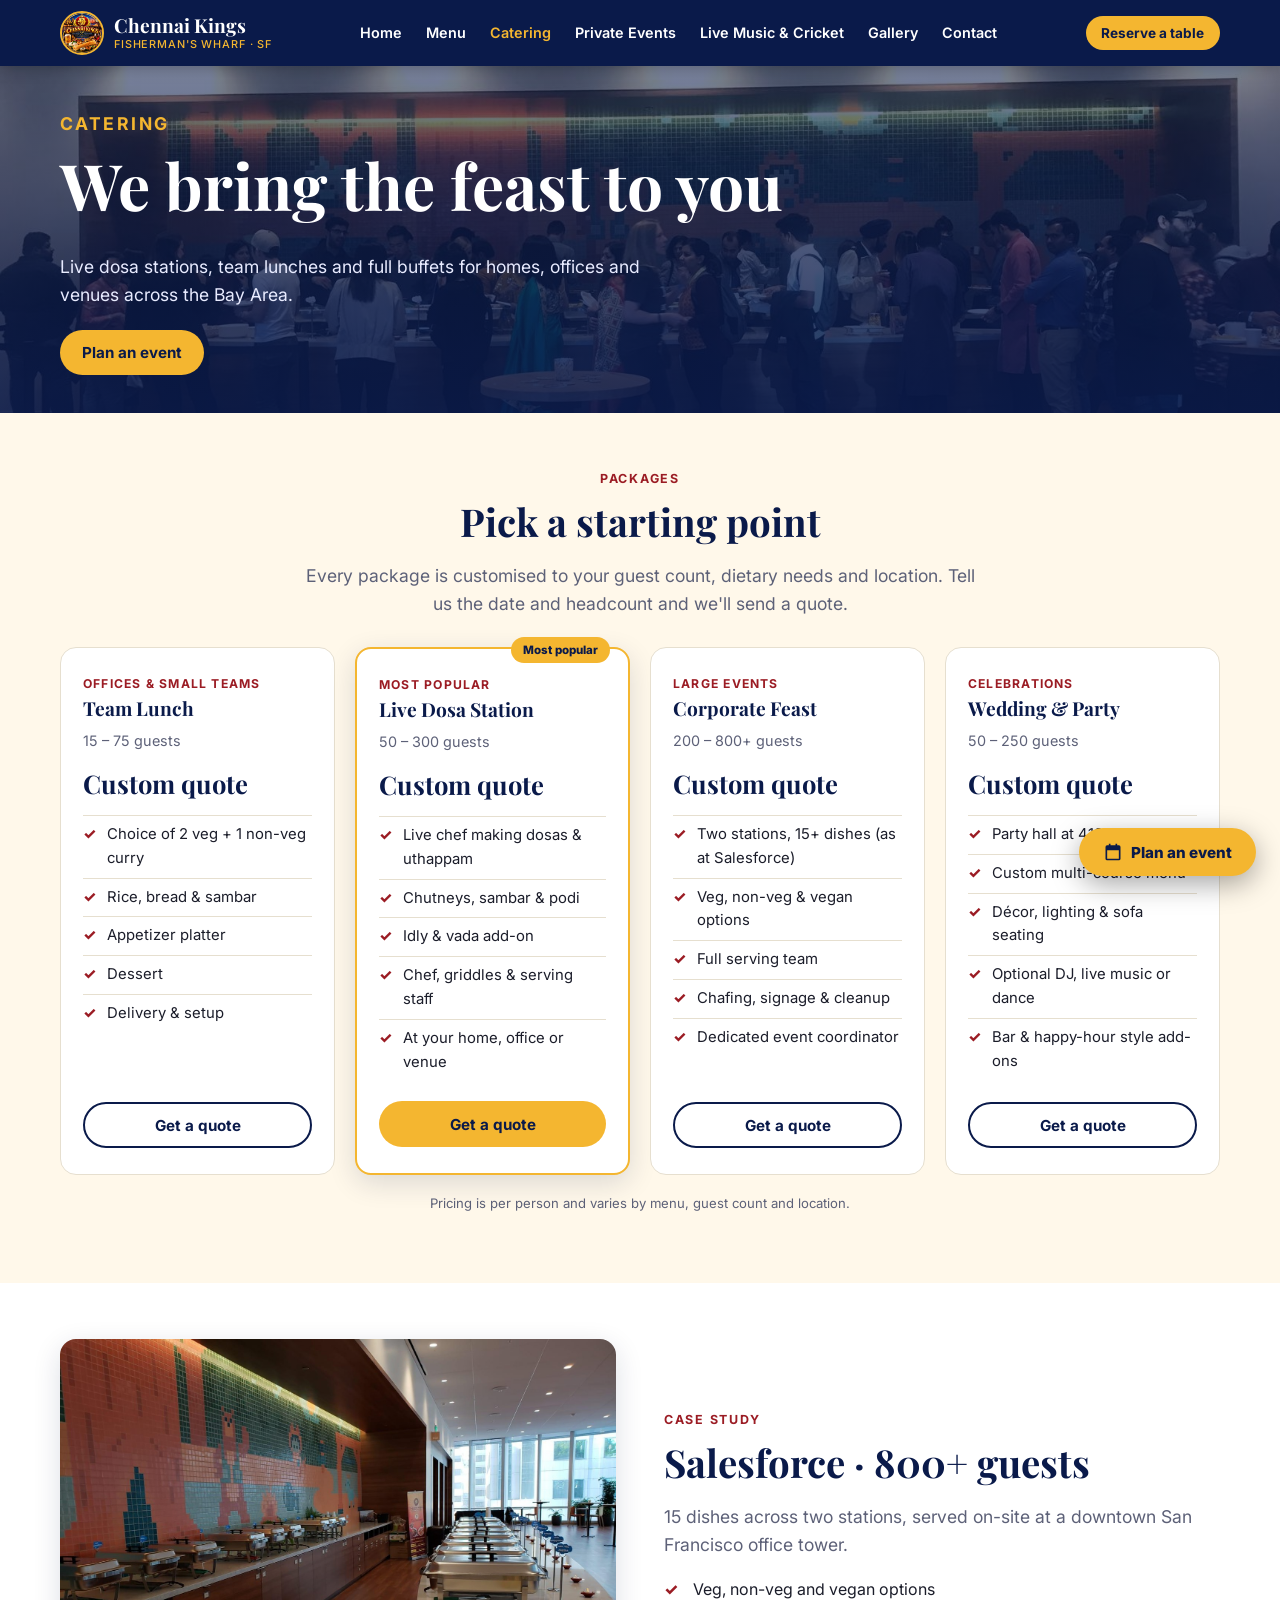
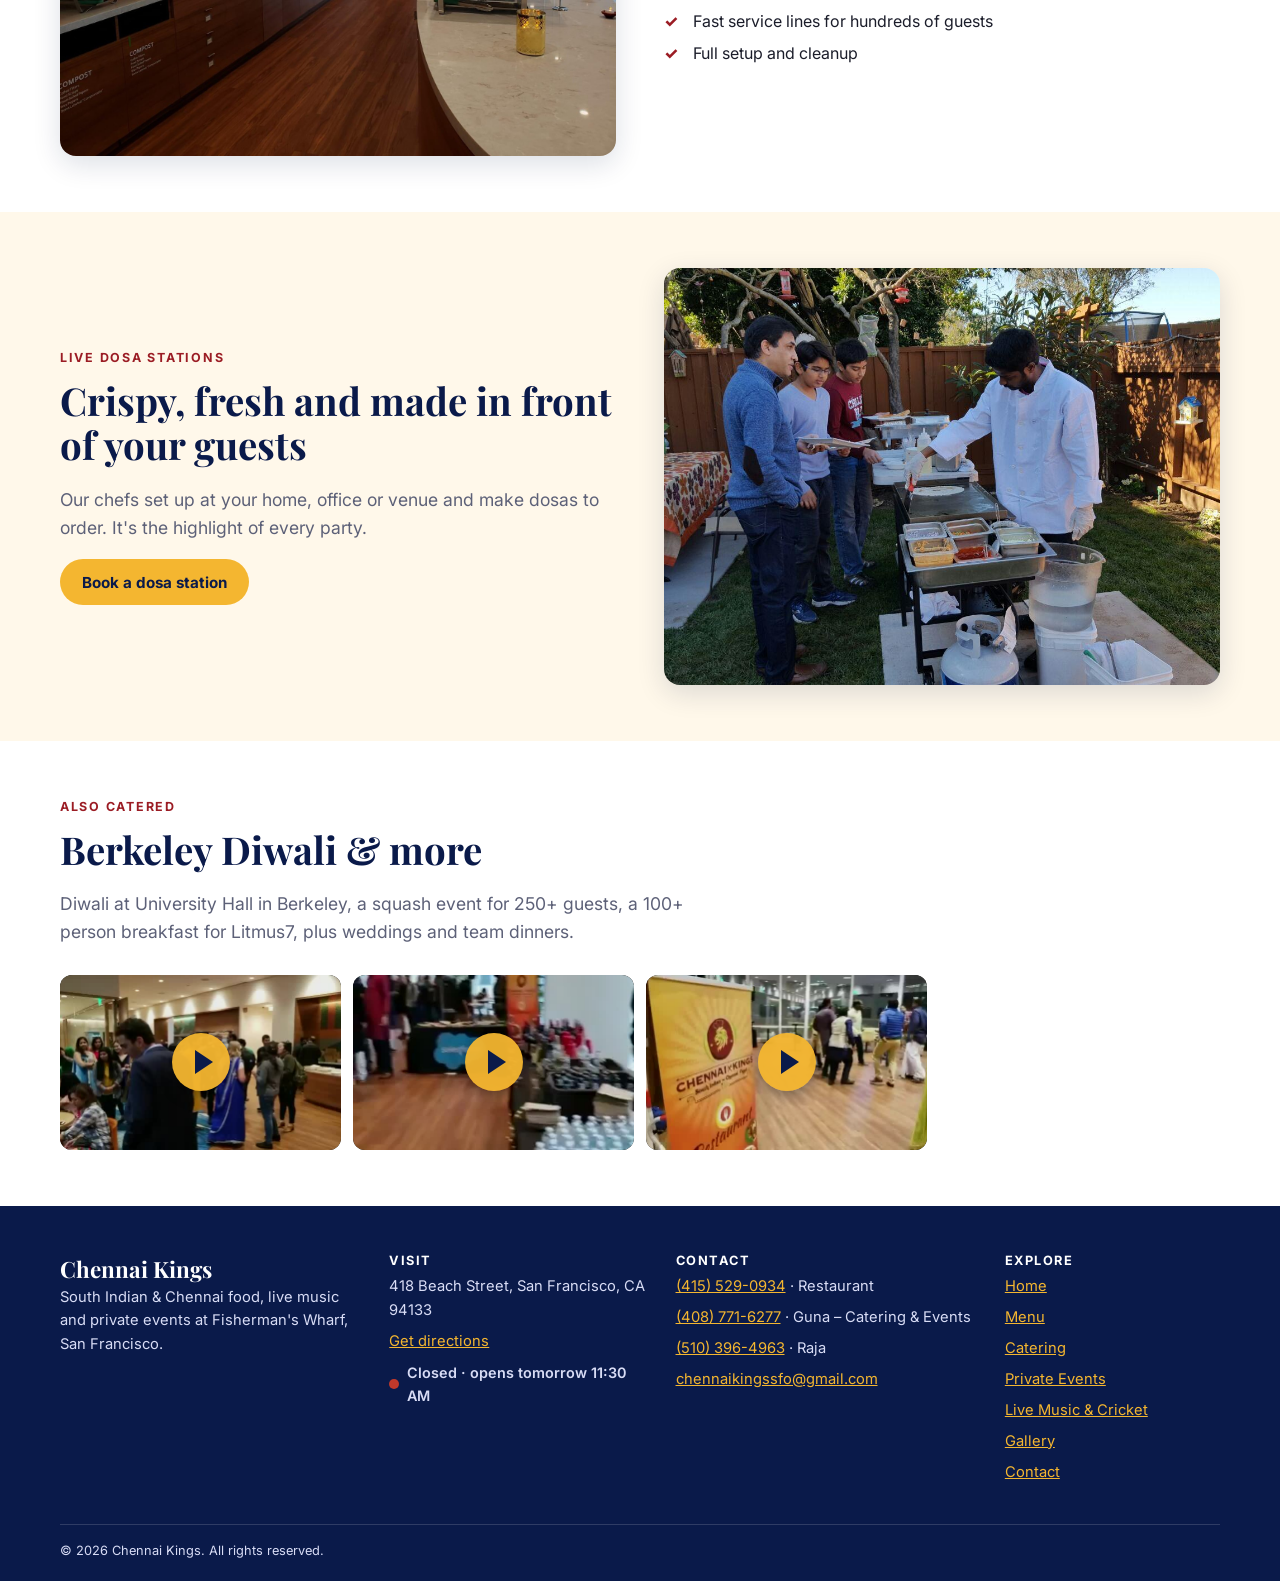
==== catering.html @ 591bd8a0 "Initial Chennai Kings website: 7 pages, menu, catering packages, events calendar, gallery Co-Authore" ====
<!doctype html>
<html lang="en">
<head>
<meta charset="utf-8">
<meta name="viewport" content="width=device-width, initial-scale=1">
<title>Catering – Live Dosa Stations & Corporate Catering | Chennai Kings SF</title>
<meta name="description" content="South Indian catering in San Francisco and the Bay Area: live dosa stations, corporate lunches and feasts for up to 800+ guests.">
<meta name="theme-color" content="#0a1a4a">
<link rel="icon" href="assets/logo.png">
<link rel="preconnect" href="https://fonts.googleapis.com"><link rel="preconnect" href="https://fonts.gstatic.com" crossorigin>
<link rel="stylesheet" href="https://fonts.googleapis.com/css2?family=Inter:wght@400;500;600;700;800&family=Playfair+Display:wght@600;700&display=swap">
<link rel="stylesheet" href="css/style.css">
</head>
<body data-page="catering">
<a href="#main" style="position:absolute;left:-999px" onfocus="this.style.left='8px'">Skip to content</a>
<header id="site-header"></header>
<main id="main">
<section class="hero small" style="background-image:url('assets/01_Salesforce_Catering/salesforce-crowd.jpg')">
  <div class="wrap">
    
    <p class="eyebrow" style="color:var(--gold)">Catering</p>
    <h1>We bring the feast to you</h1>
    <p>Live dosa stations, team lunches and full buffets for homes, offices and venues across the Bay Area.</p>
    <div class="cta"><button class="btn btn-gold" data-plan>Plan an event</button></div>
  </div>
</section>
<section class="block"><div class="wrap">
  <div class="sec-head center"><p class="eyebrow">Packages</p><h2>Pick a starting point</h2>
  <p class="lead">Every package is customised to your guest count, dietary needs and location. Tell us the date and headcount and we'll send a quote.</p></div>
  <div class="grid g4" data-packages></div>
  <p class="fine" style="margin-top:18px;text-align:center">Pricing is per person and varies by menu, guest count and location.</p>
</div></section>

<section class="block alt"><div class="wrap feature">
  <div class="media"><img src="assets/01_Salesforce_Catering/salesforce-event-5.jpg" alt="Salesforce stations" loading="lazy"></div>
  <div><p class="eyebrow">Case study</p><h2>Salesforce · 800+ guests</h2>
  <p class="lead">15 dishes across two stations, served on-site at a downtown San Francisco office tower.</p>
  <ul class="ticks"><li>Veg, non-veg and vegan options</li><li>Fast service lines for hundreds of guests</li><li>Full setup and cleanup</li></ul></div></div></section>

<section class="block"><div class="wrap feature flip">
  <div class="media"><img src="assets/08_Onsite_Dosa_Stations/onsite-dosa-1.jpg" alt="Chef preparing dosas" loading="lazy"></div>
  <div><p class="eyebrow">Live dosa stations</p><h2>Crispy, fresh and made in front of your guests</h2>
  <p class="lead">Our chefs set up at your home, office or venue and make dosas to order. It's the highlight of every party.</p>
  <button class="btn btn-gold" data-plan="Live dosa station">Book a dosa station</button></div></div></section>

<section class="block alt"><div class="wrap">
  <div class="sec-head"><p class="eyebrow">Also catered</p><h2>Berkeley Diwali &amp; more</h2>
  <p class="lead">Diwali at University Hall in Berkeley, a squash event for 250+ guests, a 100+ person breakfast for Litmus7, plus weddings and team dinners.</p></div>
  <div class="strip" data-videos="berkeley-diwali"></div>
</div></section>
</main>
<footer id="site-footer"></footer>
<script src="js/data.js"></script>
<script src="js/main.js"></script>
</body>
</html>
---- css/style.css ----
:root {
  --navy: #0a1a4a; --navy-2: #12286b; --royal: #1a3a9c;
  --gold: #f4b630; --gold-d: #c98d0a; --crimson: #9b1c24;
  --cream: #fff8ea; --ink: #1b1d2a; --mute: #5d6178; --line: #e6dfcf; --white: #fff;
  --r: 16px; --shadow: 0 8px 28px rgba(10, 26, 74, .14);
  --head: "Playfair Display", Georgia, serif; --body: "Inter", system-ui, -apple-system, "Segoe UI", sans-serif;
}
*, *::before, *::after { box-sizing: border-box; }
html { scroll-behavior: smooth; scroll-padding-top: 130px; }
body { margin: 0; font: 16px/1.6 var(--body); color: var(--ink); background: var(--cream); padding-bottom: 76px; -webkit-font-smoothing: antialiased; }
img, video, iframe { max-width: 100%; display: block; }
a { color: var(--royal); }
h1, h2, h3, h4 { font-family: var(--head); line-height: 1.15; margin: 0 0 .5em; color: var(--navy); }
h1 { font-size: clamp(2.2rem, 7vw, 4rem); } h2 { font-size: clamp(1.6rem, 4.5vw, 2.4rem); } h3 { font-size: 1.2rem; }
p { margin: 0 0 1em; }
.wrap { width: min(1160px, 100% - 32px); margin-inline: auto; }
.lead { font-size: 1.1rem; color: var(--mute); max-width: 62ch; }
.eyebrow { text-transform: uppercase; letter-spacing: .14em; font-size: .78rem; font-weight: 700; color: var(--crimson); margin-bottom: .6rem; }
.fine { font-size: .82rem; color: var(--mute); }
section.block { padding: 56px 0; }
section.block.alt { background: var(--white); }
.sec-head { margin-bottom: 28px; }
.sec-head.center { text-align: center; } .sec-head.center .lead { margin-inline: auto; }
:focus-visible { outline: 3px solid var(--gold); outline-offset: 2px; }

/* buttons */
.btn { display: inline-flex; align-items: center; justify-content: center; gap: .4em; padding: .75em 1.3em; border-radius: 999px; font: 700 .95rem var(--body); text-decoration: none; cursor: pointer; border: 2px solid transparent; transition: transform .15s, background .15s; }
.btn:hover { transform: translateY(-2px); }
.btn-gold { background: var(--gold); color: var(--navy); } .btn-gold:hover { background: #ffc94f; }
.btn-ghost { border-color: rgba(255, 255, 255, .6); color: #fff; }
.btn-ghost-dark { border-color: var(--navy); color: var(--navy); background: transparent; }
.btn-ghost-dark:hover { background: var(--navy); color: #fff; }
.btn.wide { width: 100%; }

/* header */
#site-header { position: sticky; top: 0; z-index: 50; background: var(--navy); color: #fff; box-shadow: 0 2px 14px rgba(0, 0, 0, .25); }
.bar { display: flex; align-items: center; justify-content: space-between; gap: 12px; min-height: 66px; }
.brand { display: flex; align-items: center; gap: 10px; color: #fff; text-decoration: none; font: 700 1.2rem var(--head); line-height: 1.1; }
.brand img { border-radius: 50%; border: 2px solid var(--gold); }
.brand small { display: block; font: 500 .68rem var(--body); letter-spacing: .08em; text-transform: uppercase; color: var(--gold); }
#nav { display: none; }
.bar-actions { display: flex; align-items: center; gap: 10px; }
.bar-actions .btn { padding: .55em 1em; font-size: .85rem; }
.bar-actions .btn-ghost { display: none; }
.burger { width: 44px; height: 44px; background: none; border: 0; cursor: pointer; position: relative; }
.burger span, .burger span::before, .burger span::after { content: ""; position: absolute; left: 10px; right: 10px; height: 2px; background: #fff; transition: .2s; }
.burger span { top: 21px; } .burger span::before { top: -7px; left: 0; right: 0; } .burger span::after { top: 7px; left: 0; right: 0; }
.nav-open .burger span { background: transparent; } .nav-open .burger span::before { top: 0; transform: rotate(45deg); } .nav-open .burger span::after { top: 0; transform: rotate(-45deg); }
.nav-open #nav { display: flex; flex-direction: column; position: absolute; top: 100%; left: 0; right: 0; background: var(--navy-2); padding: 8px 16px 16px; }
#nav a { color: #fff; text-decoration: none; padding: 12px 4px; border-bottom: 1px solid rgba(255, 255, 255, .12); font-weight: 600; }
#nav a[aria-current] { color: var(--gold); }
@media (min-width: 1000px) {
  #nav, .nav-open #nav { display: flex; flex-direction: row; position: static; background: none; padding: 0; gap: 4px; }
  #nav a { border: 0; padding: 8px 10px; border-radius: 8px; font-size: .9rem; }
  #nav a:hover { background: rgba(255, 255, 255, .1); }
  .burger { display: none; } .bar-actions .btn-ghost { display: inline-flex; }
}

/* hero */
.hero { position: relative; color: #fff; background: var(--navy) center/cover; isolation: isolate; }
.hero::before { content: ""; position: absolute; inset: 0; z-index: -1; background: linear-gradient(180deg, rgba(10, 26, 74, .55), rgba(10, 26, 74, .9)); }
.hero .wrap { padding: 72px 0 60px; }
.hero h1, .hero h2 { color: #fff; } .hero h1 em { color: var(--gold); font-style: normal; }
.hero p { max-width: 56ch; font-size: 1.1rem; color: #e8ebff; }
.hero .cta { display: flex; flex-wrap: wrap; gap: 12px; margin-top: 20px; }
.hero.small .wrap { padding: 44px 0 38px; }
.status { display: inline-flex; align-items: center; gap: 8px; font-weight: 600; font-size: .9rem; }
.status::before { content: ""; width: 10px; height: 10px; border-radius: 50%; background: #c0392b; }
.status.is-open::before { background: #2ecc71; box-shadow: 0 0 0 4px rgba(46, 204, 113, .25); }
.hero .status { background: rgba(255, 255, 255, .12); padding: 6px 14px; border-radius: 999px; margin-bottom: 18px; }

/* stats */
.stats { background: var(--navy); color: #fff; }
.stats .wrap { display: grid; grid-template-columns: 1fr 1fr; gap: 20px; padding: 28px 0; }
.stats b { display: block; font: 700 clamp(1.8rem, 6vw, 2.8rem) var(--head); color: var(--gold); }
.stats span { font-size: .85rem; color: #cfd5f5; }
@media (min-width: 800px) { .stats .wrap { grid-template-columns: repeat(4, 1fr); } }

/* cards */
.grid { display: grid; gap: 20px; }
.g2 { grid-template-columns: repeat(auto-fit, minmax(min(100%, 320px), 1fr)); }
.g3 { grid-template-columns: repeat(auto-fit, minmax(min(100%, 280px), 1fr)); }
.g4 { grid-template-columns: repeat(auto-fit, minmax(min(100%, 240px), 1fr)); }
.card { background: #fff; border-radius: var(--r); overflow: hidden; box-shadow: var(--shadow); text-decoration: none; color: inherit; display: block; }
.card .pad { padding: 20px; }
.ev img { aspect-ratio: 4/3; width: 100%; object-fit: cover; transition: transform .4s; }
.ev:hover img { transform: scale(1.04); }
.ev div { padding: 16px 18px 20px; } .ev h3 { margin-bottom: .2em; } .ev p { margin: 0; color: var(--mute); font-size: .92rem; }
.card.ev { overflow: hidden; }
.feature { display: grid; gap: 28px; align-items: center; }
.feature img { border-radius: var(--r); box-shadow: var(--shadow); width: 100%; aspect-ratio: 4/3; object-fit: cover; }
@media (min-width: 800px) { .feature { grid-template-columns: 1fr 1fr; gap: 48px; } .feature.flip .media { order: 2; } }
.ticks { list-style: none; padding: 0; margin: 0 0 1.2em; } .ticks li { padding-left: 1.8em; position: relative; margin-bottom: .4em; }
.ticks li::before { content: "✓"; position: absolute; left: 0; color: var(--crimson); font-weight: 800; }
.icon-card { padding: 24px; background: #fff; border-radius: var(--r); border: 1px solid var(--line); }
.icon-card .e { font-size: 2rem; display: block; margin-bottom: 8px; }

/* packages */
.pkg { background: #fff; border: 1px solid var(--line); border-radius: var(--r); padding: 26px 22px; position: relative; display: flex; flex-direction: column; }
.pkg.feat { border: 2px solid var(--gold); box-shadow: var(--shadow); }
.pkg .tag { color: var(--crimson); font-size: .76rem; font-weight: 700; text-transform: uppercase; letter-spacing: .1em; margin: 0 0 4px; }
.pkg .guests { color: var(--mute); font-size: .9rem; margin: 0; }
.pkg .price { margin: 14px 0; font-size: .95rem; } .pkg .price b { font: 700 1.6rem var(--head); color: var(--navy); }
.pkg ul { list-style: none; padding: 0; margin: 0 0 20px; flex: 1; } .pkg li { padding: 7px 0 7px 1.6em; position: relative; border-top: 1px solid var(--line); font-size: .93rem; }
.pkg li::before { content: "✓"; position: absolute; left: 0; color: var(--crimson); font-weight: 800; }
.ribbon { position: absolute; top: -12px; right: 18px; background: var(--gold); color: var(--navy); font-size: .72rem; font-weight: 800; padding: 4px 12px; border-radius: 999px; }

/* hours + map */
.info-grid { display: grid; gap: 24px; }
@media (min-width: 800px) { .info-grid { grid-template-columns: 1fr 1.3fr; } }
.hours { list-style: none; padding: 0; margin: 0; } .hours li { display: flex; justify-content: space-between; padding: 10px 0; border-bottom: 1px solid var(--line); }
.hours li.today { font-weight: 800; color: var(--crimson); }
.map { border-radius: var(--r); overflow: hidden; min-height: 320px; box-shadow: var(--shadow); } .map iframe { width: 100%; height: 100%; min-height: 320px; border: 0; }
.panel { background: #fff; border-radius: var(--r); padding: 24px; box-shadow: var(--shadow); }
.contact-list { list-style: none; padding: 0; margin: 0; } .contact-list li { padding: 10px 0; border-bottom: 1px solid var(--line); display: flex; justify-content: space-between; gap: 12px; flex-wrap: wrap; }

/* calendar */
.cal { list-style: none; padding: 0; margin: 0; display: grid; gap: 12px; }
.cal-row { display: grid; grid-template-columns: 64px 1fr; gap: 14px; align-items: center; background: #fff; border-radius: var(--r); padding: 14px 16px; box-shadow: var(--shadow); }
.cal-row time { background: var(--navy); color: var(--gold); border-radius: 12px; text-align: center; padding: 8px 0; font-size: .75rem; text-transform: uppercase; letter-spacing: .1em; } .cal-row time b { display: block; font: 700 1.6rem var(--head); color: #fff; }
.cal-row h3 { margin: 0 0 2px; font-size: 1.05rem; } .cal-row p { margin: 0; color: var(--mute); font-size: .9rem; }
.cal-row .btn { grid-column: 1 / -1; }
@media (min-width: 700px) { .cal-row { grid-template-columns: 64px 1fr auto; } .cal-row .btn { grid-column: auto; } }
.badge { font: 700 .62rem var(--body); background: #ffe7a3; color: #7a5600; padding: 2px 7px; border-radius: 999px; vertical-align: middle; text-transform: uppercase; letter-spacing: .06em; }
.cal-empty { padding: 20px; text-align: center; color: var(--mute); }

/* menu */
.menu-bar { position: sticky; top: 66px; z-index: 40; background: var(--cream); padding: 12px 0 10px; border-bottom: 1px solid var(--line); }
.menu-tabs, .chips-row { display: flex; gap: 8px; overflow-x: auto; scrollbar-width: none; padding-bottom: 4px; } .menu-tabs::-webkit-scrollbar, .chips-row::-webkit-scrollbar { display: none; }
.menu-tabs button, .chips-row button, .jump a { flex: none; padding: 8px 16px; border-radius: 999px; border: 1.5px solid var(--navy); background: #fff; color: var(--navy); font: 600 .88rem var(--body); cursor: pointer; text-decoration: none; }
.menu-tabs button.on, .chips-row button.on { background: var(--navy); color: #fff; }
.menu-search { width: 100%; margin-top: 10px; padding: 11px 16px; border-radius: 999px; border: 1.5px solid var(--line); font: 1rem var(--body); background: #fff; }
.jump { display: flex; gap: 6px; overflow-x: auto; margin-top: 8px; scrollbar-width: none; } .jump a { border-color: var(--line); font-size: .78rem; padding: 5px 12px; }
.m-sec { margin: 34px 0; } .m-sec h2 { border-bottom: 3px solid var(--gold); display: inline-block; padding-bottom: 4px; }
.m-list { list-style: none; padding: 0; margin: 12px 0 0; display: grid; gap: 0 48px; }
@media (min-width: 800px) { .m-list { grid-template-columns: 1fr 1fr; } }
.m-list li { display: flex; align-items: baseline; gap: 8px; padding: 9px 0; }
.m-name { font-weight: 600; } .m-name small { font-weight: 400; color: var(--mute); }
.m-dots { flex: 1; border-bottom: 2px dotted #cfc7b2; min-width: 12px; transform: translateY(-4px); }
.m-list b { color: var(--crimson); white-space: nowrap; } .m-list s { color: var(--mute); font-size: .8rem; margin-left: 4px; }
.veg { display: inline-block; width: 12px; height: 12px; border: 2px solid #2e8b3d; margin-right: 8px; position: relative; vertical-align: -1px; }
.veg::after { content: ""; position: absolute; inset: 2px; border-radius: 50%; background: #2e8b3d; }
.legend { font-size: .85rem; color: var(--mute); }
.chips { list-style: none; padding: 0; margin: 12px 0; display: flex; flex-wrap: wrap; gap: 8px; } .chips li { background: #fff; border: 1px solid var(--line); border-radius: 999px; padding: 6px 14px; font-size: .9rem; }
.hh-time { display: inline-block; background: var(--crimson); color: #fff; padding: 6px 16px; border-radius: 999px; font-weight: 700; }
.hh-grid { display: grid; gap: 24px; } @media (min-width: 800px) { .hh-grid { grid-template-columns: 1fr 1fr; } } .hh-grid .m-list { grid-template-columns: 1fr; }

/* gallery */
.gallery { columns: 2; column-gap: 12px; }
@media (min-width: 700px) { .gallery { columns: 3; } } @media (min-width: 1000px) { .gallery { columns: 4; } }
.g-item { break-inside: avoid; margin: 0 0 12px; display: block; width: 100%; padding: 0; border: 0; border-radius: 12px; overflow: hidden; background: #ddd; cursor: zoom-in; position: relative; }
.g-item img, .g-item video { width: 100%; height: auto; }
.g-video { cursor: default; } .vid { display: block; width: 100%; padding: 0; border: 0; background: #000; cursor: pointer; position: relative; }
.vid img { width: 100%; opacity: .92; } .vid:hover img { opacity: 1; }
.play { position: absolute; inset: 0; margin: auto; width: 58px; height: 58px; border-radius: 50%; background: rgba(244, 182, 48, .95); box-shadow: 0 4px 16px rgba(0, 0, 0, .4); }
.play::after { content: ""; position: absolute; left: 23px; top: 17px; border-left: 18px solid var(--navy); border-top: 12px solid transparent; border-bottom: 12px solid transparent; }
.strip { display: grid; grid-template-columns: repeat(auto-fill, minmax(min(100%, 250px), 1fr)); gap: 12px; } .strip .g-item { margin: 0; }
.strip .g-item video, .strip .vid img { aspect-ratio: 16/10; object-fit: cover; }
#lightbox { border: 0; padding: 0; background: transparent; max-width: 100vw; max-height: 100vh; width: 100vw; height: 100vh; }
#lightbox::backdrop { background: rgba(5, 10, 30, .92); }
#lightbox img { position: absolute; inset: 0; margin: auto; max-width: 94vw; max-height: 88vh; object-fit: contain; }
#lightbox button { position: absolute; background: rgba(255, 255, 255, .15); color: #fff; border: 0; width: 48px; height: 48px; border-radius: 50%; font-size: 1.6rem; cursor: pointer; }
#lightbox .prev { left: 12px; top: 50%; } #lightbox .next { right: 12px; top: 50%; } #lightbox .close { right: 12px; top: 12px; }

/* inquiry modal */
#inquiry { border: 0; border-radius: 20px; padding: 0; width: min(520px, 94vw); max-height: 94vh; box-shadow: 0 20px 60px rgba(0, 0, 0, .45); }
#inquiry::backdrop { background: rgba(10, 26, 74, .7); }
.inq { padding: 26px 22px 22px; position: relative; display: grid; gap: 12px; }
.inq h2 { margin: 0; } .inq .lead { margin: 0 0 4px; font-size: 1rem; }
.inq label { display: grid; gap: 4px; font-weight: 600; font-size: .88rem; } .inq label small { font-weight: 400; color: var(--mute); }
.inq input, .inq select, .inq textarea { font: 1rem var(--body); padding: 11px 12px; border: 1.5px solid var(--line); border-radius: 10px; width: 100%; background: #fff; }
.inq .two { display: grid; grid-template-columns: 1fr 1fr; gap: 10px; }
.inq .x { position: absolute; top: 8px; right: 12px; background: none; border: 0; font-size: 2rem; cursor: pointer; color: var(--mute); line-height: 1; }
.err { color: var(--crimson); font-weight: 600; margin: 0; font-size: .9rem; }

/* sticky action bar */
.sticky { position: fixed; z-index: 60; left: 0; right: 0; bottom: 0; display: grid; grid-template-columns: 1fr 1fr 1.6fr; background: var(--navy); border-top: 3px solid var(--gold); padding-bottom: env(safe-area-inset-bottom); }
.sticky a, .sticky button { display: flex; flex-direction: column; align-items: center; justify-content: center; gap: 2px; padding: 10px 4px; color: #fff; background: none; border: 0; font: 600 .74rem var(--body); text-decoration: none; cursor: pointer; }
.sticky svg { width: 20px; height: 20px; fill: currentColor; }
.sticky .plan { background: var(--gold); color: var(--navy); font-weight: 800; font-size: .85rem; }
@media (min-width: 900px) {
  body { padding-bottom: 0; }
  .sticky { left: auto; right: 24px; bottom: 24px; display: block; background: none; border: 0; }
  .sticky a { display: none; }
  .sticky .plan { flex-direction: row; gap: 8px; padding: 14px 24px; border-radius: 999px; box-shadow: 0 8px 28px rgba(0, 0, 0, .35); font-size: .95rem; }
  .sticky .plan:hover { background: #ffc94f; }
}

/* footer */
#site-footer { background: var(--navy); color: #d8dcf5; padding: 48px 0 20px; font-size: .92rem; }
#site-footer a { color: var(--gold); } #site-footer h4 { color: #fff; font-family: var(--body); font-size: .8rem; letter-spacing: .12em; text-transform: uppercase; }
#site-footer p { margin: 0 0 .5em; } .foot-brand { font: 700 1.4rem var(--head); color: #fff; }
.foot-grid { display: grid; gap: 28px; } @media (min-width: 800px) { .foot-grid { grid-template-columns: 1.4fr 1.2fr 1.4fr 1fr; } }
.soc a { margin-right: 12px; } .copy { margin-top: 32px; padding-top: 16px; border-top: 1px solid rgba(255, 255, 255, .15); font-size: .8rem; }

@media (prefers-reduced-motion: reduce) { * { transition: none !important; scroll-behavior: auto !important; } }
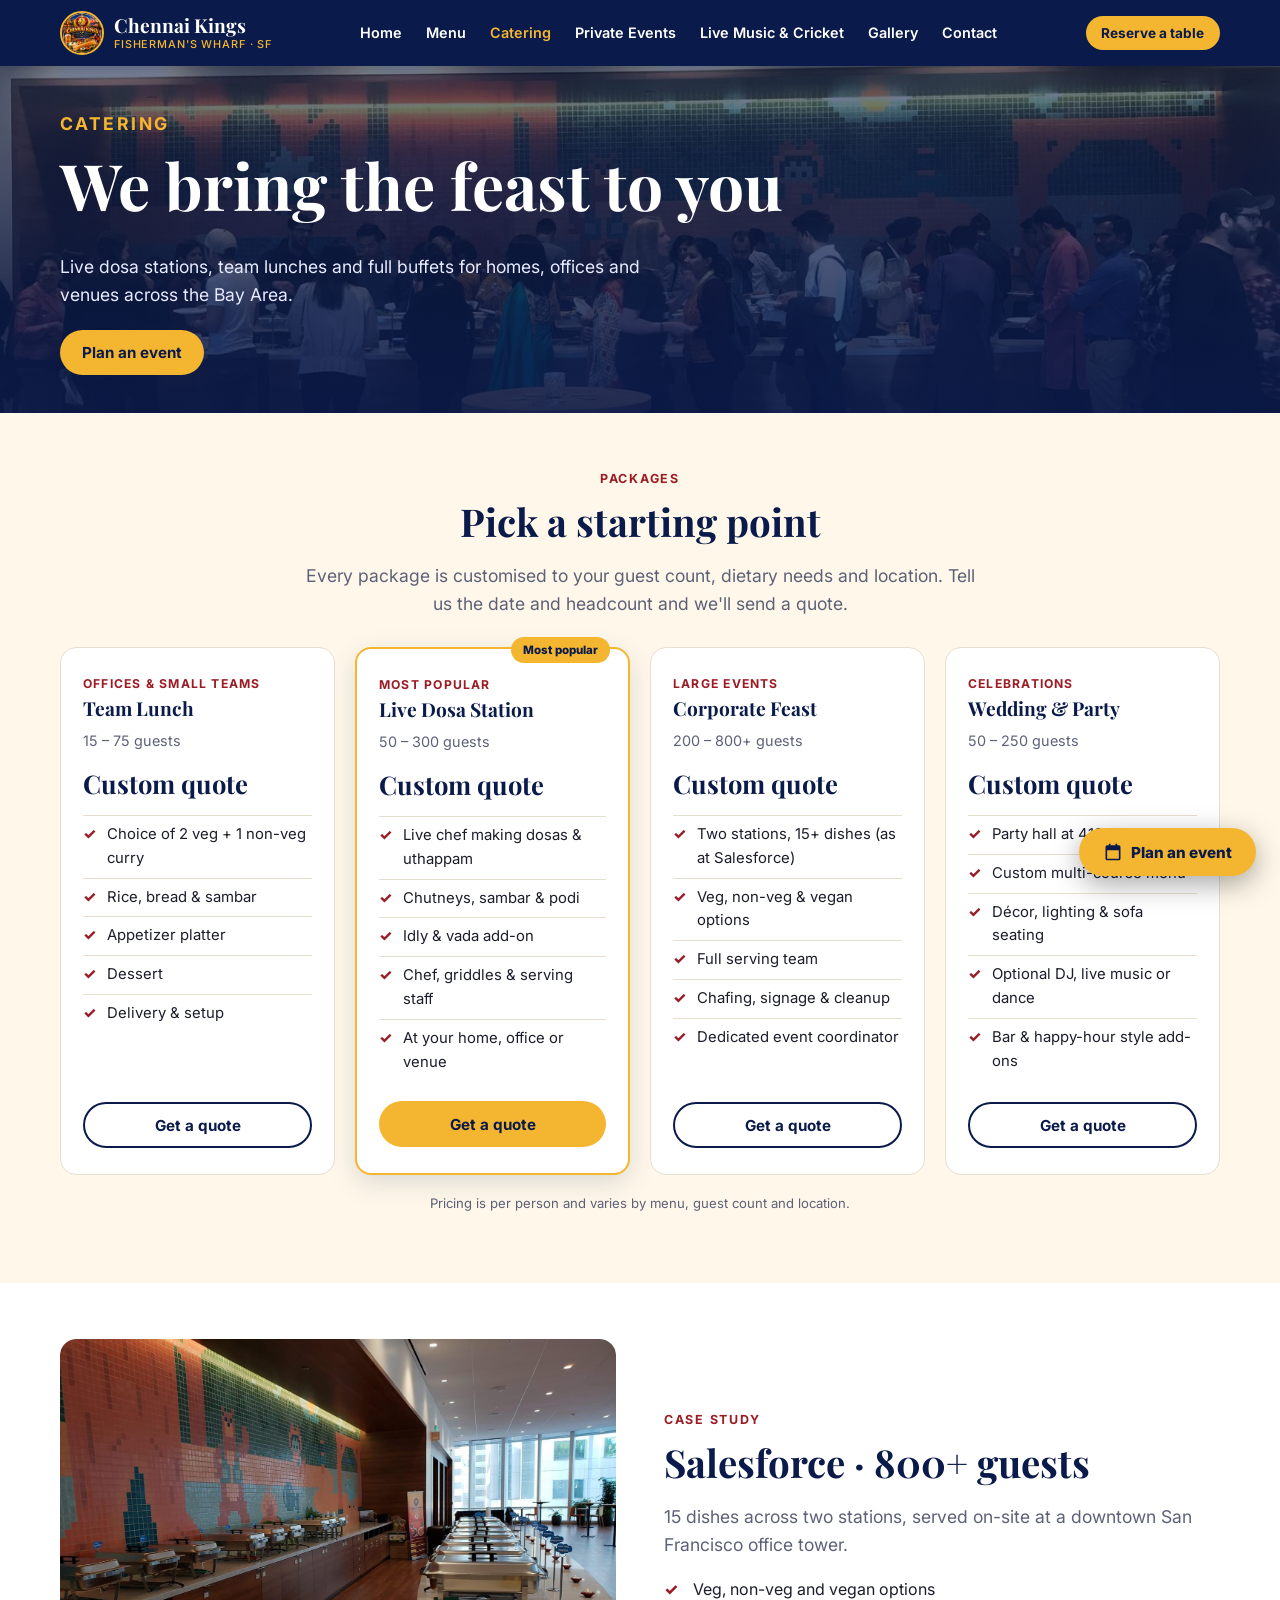
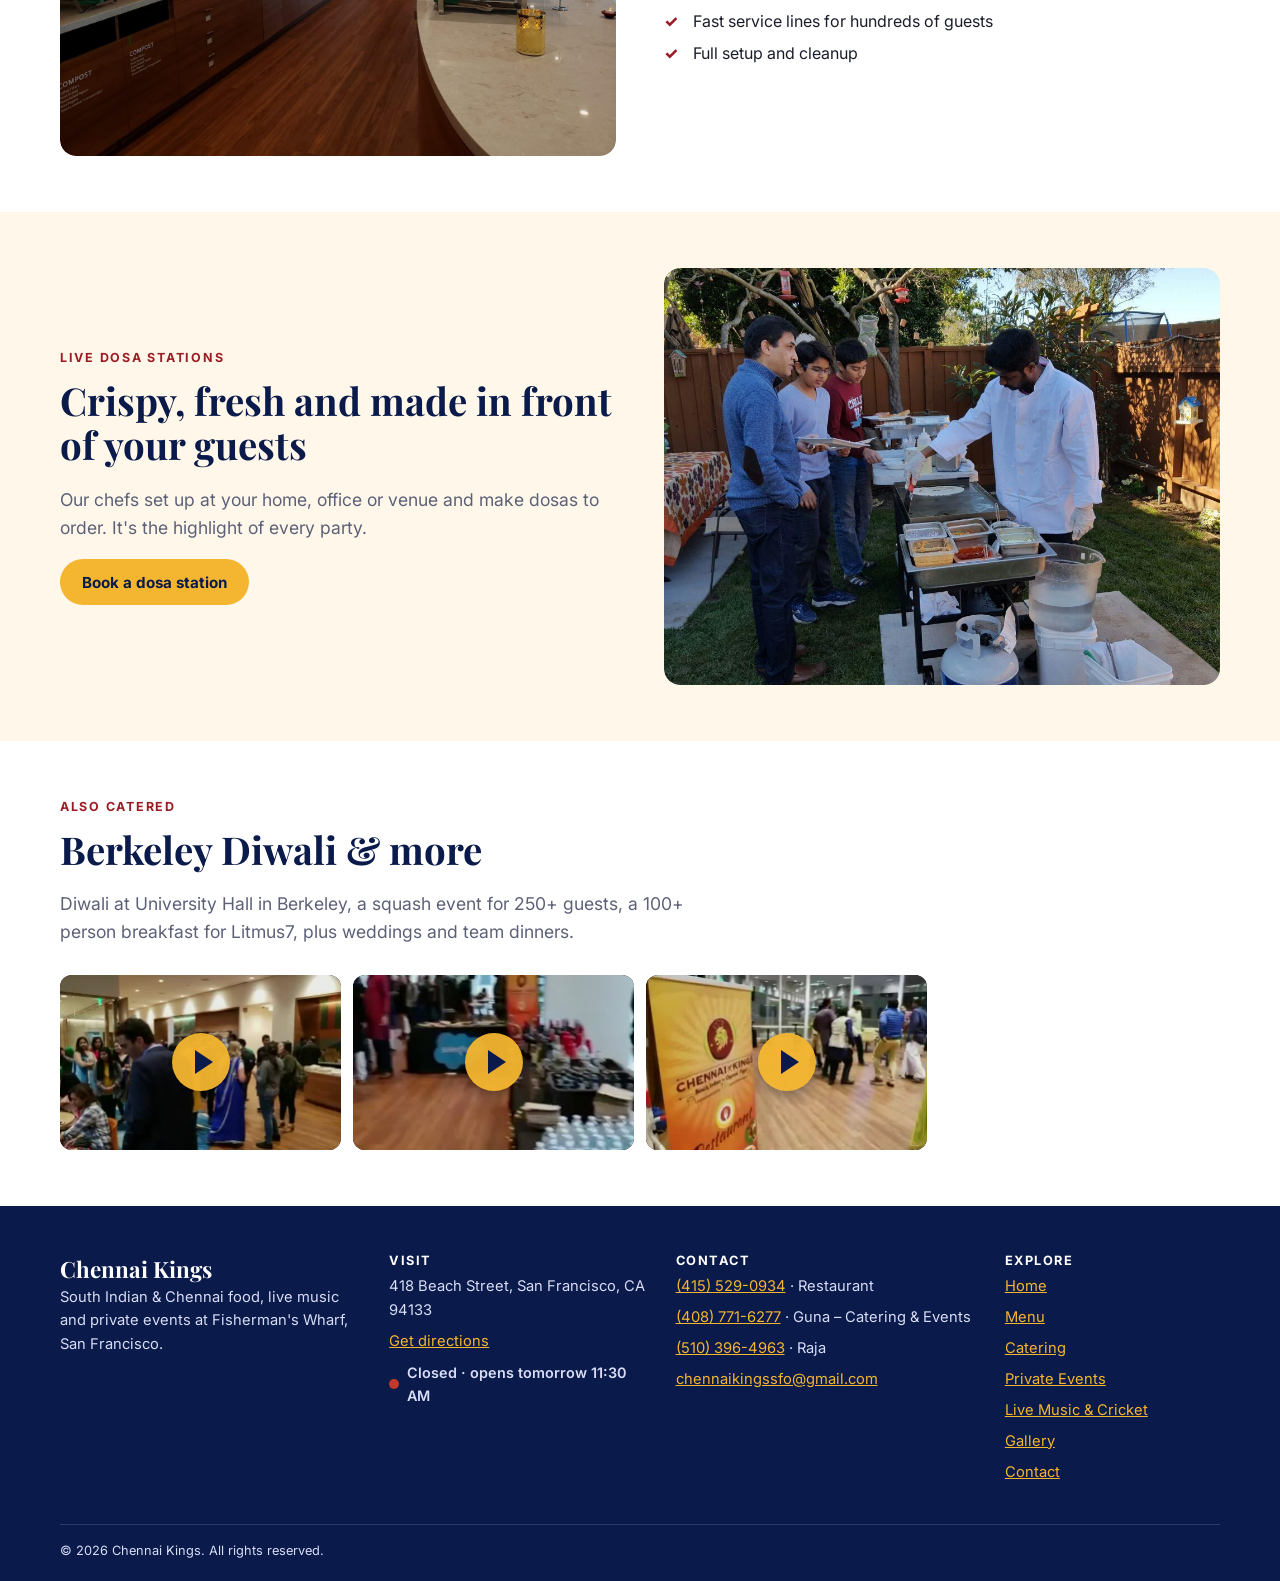
==== commit 14181c08: "Redesign home hero with brand image and add motion Brand logo hero with floating tilt, embers, trans" ====
--- a/catering.html
+++ b/catering.html
@@ -6,7 +6,7 @@
 <title>Catering – Live Dosa Stations & Corporate Catering | Chennai Kings SF</title>
 <meta name="description" content="South Indian catering in San Francisco and the Bay Area: live dosa stations, corporate lunches and feasts for up to 800+ guests.">
 <meta name="theme-color" content="#0a1a4a">
-<link rel="icon" href="assets/logo.png">
+<link rel="icon" href="assets/logo-icon.png">
 <link rel="preconnect" href="https://fonts.googleapis.com"><link rel="preconnect" href="https://fonts.gstatic.com" crossorigin>
 <link rel="stylesheet" href="https://fonts.googleapis.com/css2?family=Inter:wght@400;500;600;700;800&family=Playfair+Display:wght@600;700&display=swap">
 <link rel="stylesheet" href="css/style.css">
--- a/css/style.css
+++ b/css/style.css
@@ -194,3 +194,73 @@
 .soc a { margin-right: 12px; } .copy { margin-top: 32px; padding-top: 16px; border-top: 1px solid rgba(255, 255, 255, .15); font-size: .8rem; }
 
 @media (prefers-reduced-motion: reduce) { * { transition: none !important; scroll-behavior: auto !important; } }
+
+/* ======================= MOTION & HOME HERO ======================= */
+/* transparent header over the home hero, solid after scroll */
+body[data-page="home"] #site-header { position: fixed; left: 0; right: 0; background: transparent; box-shadow: none; transition: background .3s, box-shadow .3s; }
+body[data-page="home"] #site-header.scrolled, body[data-page="home"].nav-open #site-header { background: rgba(10, 26, 74, .96); backdrop-filter: blur(10px); box-shadow: 0 2px 14px rgba(0, 0, 0, .3); }
+#site-header { transition: background .3s; }
+
+.hero-home { position: relative; min-height: 100svh; display: flex; align-items: center; color: #fff; background: #060f33; overflow: hidden; isolation: isolate; padding: 110px 0 90px; }
+.hh-bg { position: absolute; inset: -40px; z-index: -3; background: center/cover url("../assets/logo-bg.jpg"); filter: blur(34px) saturate(1.3) brightness(.55); transform: scale(1.1); animation: bgdrift 24s ease-in-out infinite alternate; }
+.hero-home::after { content: ""; position: absolute; inset: 0; z-index: -2; background: radial-gradient(ellipse at 70% 45%, rgba(26, 58, 156, .25), transparent 60%), linear-gradient(180deg, rgba(6, 15, 51, .5), rgba(6, 15, 51, .85)); }
+@keyframes bgdrift { to { transform: scale(1.25) translate(-2%, 2%); } }
+.hh-grid { display: grid; gap: 36px; align-items: center; position: relative; z-index: 1; }
+.hh-copy h1 { color: #fff; font-size: clamp(2.3rem, 7.5vw, 4.6rem); margin-bottom: .35em; }
+.hh-copy h1 em { font-style: normal; background: linear-gradient(90deg, var(--gold), #ffe29a, var(--gold)); background-size: 200% 100%; -webkit-background-clip: text; background-clip: text; color: transparent; animation: shine 5s linear infinite; }
+@keyframes shine { to { background-position: -200% 0; } }
+.hh-copy > p { color: #dfe4ff; font-size: 1.12rem; max-width: 52ch; }
+.hh-copy .cta { display: flex; flex-wrap: wrap; gap: 12px; margin: 22px 0 18px; }
+.hh-copy .status { background: rgba(255, 255, 255, .12); padding: 6px 14px; border-radius: 999px; margin-bottom: 18px; backdrop-filter: blur(6px); }
+.facts { list-style: none; padding: 0; margin: 0; display: flex; flex-wrap: wrap; gap: 8px; }
+.facts li { font-size: .82rem; font-weight: 600; padding: 6px 12px; border-radius: 999px; border: 1px solid rgba(244, 182, 48, .5); color: var(--gold); background: rgba(244, 182, 48, .08); }
+.hh-logo { position: relative; width: min(78vw, 460px); margin-inline: auto; perspective: 900px; }
+.hh-logo .halo { position: absolute; inset: -14%; border-radius: 50%; background: conic-gradient(from 0deg, transparent, rgba(244, 182, 48, .65), transparent 40%, rgba(155, 28, 36, .5), transparent 75%); filter: blur(28px); animation: spin 14s linear infinite; z-index: -1; }
+.hh-logo img { width: 100%; height: auto; aspect-ratio: 1; border-radius: 28px; border: 3px solid rgba(244, 182, 48, .85); box-shadow: 0 30px 80px rgba(0, 0, 0, .55), 0 0 0 8px rgba(244, 182, 48, .12); animation: float 6s ease-in-out infinite; transform-style: preserve-3d; transition: transform .15s ease-out; will-change: transform; }
+.hh-logo.tilting img { animation: none; }
+@keyframes float { 50% { transform: translateY(-14px) rotate(.6deg); } }
+@keyframes spin { to { transform: rotate(360deg); } }
+@media (min-width: 900px) { .hh-grid { grid-template-columns: 1.05fr .95fr; gap: 56px; } .hh-logo { width: min(100%, 520px); } }
+.scroll-cue { position: absolute; bottom: 18px; left: 50%; translate: -50% 0; width: 26px; height: 42px; border: 2px solid rgba(255, 255, 255, .55); border-radius: 14px; z-index: 2; }
+.scroll-cue::after { content: ""; position: absolute; top: 7px; left: 50%; width: 4px; height: 8px; margin-left: -2px; background: var(--gold); border-radius: 2px; animation: wheel 1.8s infinite; }
+@keyframes wheel { 0% { opacity: 1; transform: translateY(0); } 100% { opacity: 0; transform: translateY(16px); } }
+
+/* floating gold embers (home hero + page heroes) */
+.embers { position: absolute; inset: 0; z-index: 0; pointer-events: none; overflow: hidden; }
+.embers i { position: absolute; bottom: -20px; left: var(--x); width: var(--s); height: var(--s); border-radius: 50%; background: radial-gradient(circle, #ffe9a8, var(--gold) 55%, transparent 70%); opacity: 0; animation: rise var(--d) linear var(--delay) infinite; }
+@keyframes rise { 0% { transform: translate(0, 0); opacity: 0; } 10% { opacity: .9; } 100% { transform: translate(var(--dx), -110vh); opacity: 0; } }
+
+/* page heroes: slow ken-burns */
+.hero { overflow: hidden; background-size: 112%; animation: kb 26s ease-in-out infinite alternate; }
+@keyframes kb { to { background-size: 128%; background-position: 60% 40%; } }
+.hero .wrap { position: relative; z-index: 1; }
+.hero h1, .hero .eyebrow, .hero > .wrap > p, .hero .cta { animation: up .8s both; } .hero h1 { animation-delay: .08s; } .hero > .wrap > p { animation-delay: .16s; } .hero .cta { animation-delay: .24s; }
+@keyframes up { from { opacity: 0; transform: translateY(24px); } }
+
+/* marquee */
+.marquee { background: linear-gradient(90deg, var(--crimson), #7d1219, var(--crimson)); color: #fff; overflow: hidden; white-space: nowrap; border-block: 2px solid var(--gold); }
+.marquee .track { display: inline-flex; animation: scroll 38s linear infinite; }
+.marquee:hover .track { animation-play-state: paused; }
+.marquee span { padding: 13px 22px; font: 700 .95rem var(--head); letter-spacing: .06em; text-transform: uppercase; }
+.marquee span::after { content: "✦"; color: var(--gold); margin-left: 44px; }
+@keyframes scroll { to { transform: translateX(-50%); } }
+
+/* scroll reveal */
+.js .reveal { opacity: 0; transform: translateY(34px); transition: opacity .8s cubic-bezier(.2, .7, .2, 1), transform .8s cubic-bezier(.2, .7, .2, 1); transition-delay: var(--rd, 0ms); }
+.js .reveal.in { opacity: 1; transform: none; }
+
+/* richer hovers */
+.card, .icon-card, .pkg, .cal-row { transition: transform .35s cubic-bezier(.2, .7, .2, 1), box-shadow .35s; }
+.card:hover, .icon-card:hover, .pkg:hover, .cal-row:hover { transform: translateY(-6px); box-shadow: 0 18px 44px rgba(10, 26, 74, .22); }
+.icon-card .e { transition: transform .4s; } .icon-card:hover .e { transform: scale(1.25) rotate(-8deg); }
+.btn-gold { position: relative; overflow: hidden; } .btn-gold::after { content: ""; position: absolute; top: 0; left: -80%; width: 50%; height: 100%; background: linear-gradient(100deg, transparent, rgba(255, 255, 255, .7), transparent); transform: skewX(-20deg); animation: glint 4.5s infinite; pointer-events: none; }
+@keyframes glint { 0%, 70% { left: -80%; } 100% { left: 160%; } }
+.sticky .plan { animation: pulse 2.6s infinite; } @keyframes pulse { 0% { box-shadow: 0 0 0 0 rgba(244, 182, 48, .6); } 70%, 100% { box-shadow: 0 0 0 16px rgba(244, 182, 48, 0); } }
+.feature .media { overflow: hidden; border-radius: var(--r); } .feature .media img { transition: transform .8s; } .feature .media:hover img { transform: scale(1.06); }
+.stats b { font-variant-numeric: tabular-nums; }
+.g-item img { transition: transform .5s; } button.g-item:hover img { transform: scale(1.06); }
+
+@media (prefers-reduced-motion: reduce) {
+  .hh-bg, .hh-logo .halo, .hh-logo img, .embers i, .hero, .marquee .track, .btn-gold::after, .sticky .plan, .hh-copy h1 em, .scroll-cue::after, .hero h1, .hero .eyebrow, .hero > .wrap > p, .hero .cta { animation: none !important; }
+  .js .reveal { opacity: 1; transform: none; transition: none; }
+}
